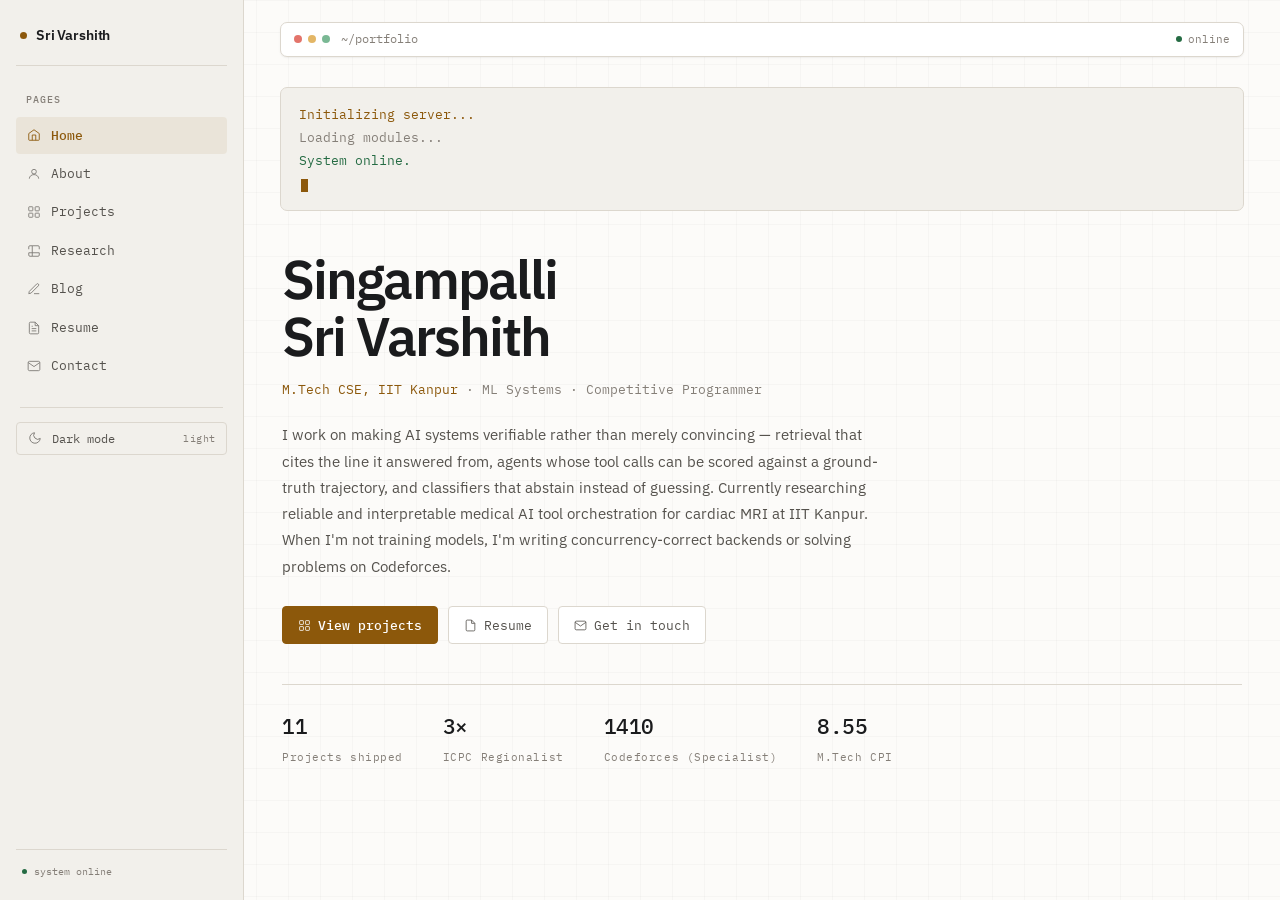
==== index.html @ 13c4a3ef "color palette changes" ====
<!-- index.html -->
<!DOCTYPE html>
<html lang="en">
<head>
  <meta charset="UTF-8" />
  <meta name="viewport" content="width=device-width, initial-scale=1.0" />
  <title>Singampalli Sri Varshith</title>
  <meta name="description" content="M.Tech CSE at IIT Kanpur — retrieval systems, medical AI tool orchestration, and concurrency-correct backends." />
  <link rel="icon" href="data:image/svg+xml,<svg xmlns='http://www.w3.org/2000/svg' viewBox='0 0 100 100'><text y='.9em' font-size='90'>⚡</text></svg>" />
  <link rel="preconnect" href="https://fonts.googleapis.com" />
  <link rel="preconnect" href="https://fonts.gstatic.com" crossorigin />
  <link href="https://fonts.googleapis.com/css2?family=IBM+Plex+Mono:wght@400;500;600&family=IBM+Plex+Sans:wght@400;500;600;700&display=swap" rel="stylesheet" />
  <link rel="stylesheet" href="styles.css" />
</head>
<body data-page="home">
  <div class="grid-bg" aria-hidden="true"></div>

  <div class="layout">

    <div id="sidebar-root"></div>

    <!-- MAIN COLUMN -->
    <div class="main-col">

      <!-- TOP BAR -->
      <header class="topbar">
        <div class="topbar-left">
          <div class="dots" aria-hidden="true">
            <div class="dot dot-r"></div>
            <div class="dot dot-y"></div>
            <div class="dot dot-g"></div>
          </div>
          <span class="topbar-path">~/portfolio</span>
        </div>
        <div class="topbar-right">
          <span class="online-status">
            <span class="online-dot" aria-hidden="true"></span>online
          </span>
        </div>
      </header>

      <!-- TERMINAL BOOT -->
      <div class="terminal" id="term" role="log" aria-live="polite" aria-label="Boot sequence">
        <span class="t-cursor" id="cur" aria-hidden="true"></span>
      </div>

      <!-- HERO -->
      <section class="hero" aria-label="Introduction">
        <h1 class="hero-name">Singampalli<br />Sri Varshith</h1>
        <p class="hero-title">
          <span>M.Tech CSE, IIT Kanpur</span> · ML Systems · Competitive Programmer
        </p>
        <p class="hero-bio">
          I work on making AI systems verifiable rather than merely convincing — retrieval that
          cites the line it answered from, agents whose tool calls can be scored against a
          ground-truth trajectory, and classifiers that abstain instead of guessing. Currently
          researching reliable and interpretable medical AI tool orchestration for cardiac MRI
          at IIT Kanpur. When I'm not training models, I'm writing concurrency-correct backends
          or solving problems on Codeforces.
        </p>

        <div class="hero-actions">
          <a class="btn btn-primary" href="./pages/projects.html">
            <svg width="13" height="13" viewBox="0 0 24 24" fill="none" stroke="currentColor" stroke-width="1.5">
              <rect x="3" y="3" width="7" height="7" rx="1"/><rect x="14" y="3" width="7" height="7" rx="1"/>
              <rect x="3" y="14" width="7" height="7" rx="1"/><rect x="14" y="14" width="7" height="7" rx="1"/>
            </svg>
            View projects
          </a>
          <a class="btn btn-ghost" href="./pages/resume.html">
            <svg width="13" height="13" viewBox="0 0 24 24" fill="none" stroke="currentColor" stroke-width="1.5">
              <path d="M14 2H6a2 2 0 00-2 2v16a2 2 0 002 2h12a2 2 0 002-2V8z"/>
              <polyline points="14 2 14 8 20 8"/>
            </svg>
            Resume
          </a>
          <a class="btn btn-ghost" href="./pages/contact.html">
            <svg width="13" height="13" viewBox="0 0 24 24" fill="none" stroke="currentColor" stroke-width="1.5">
              <path d="M4 4h16c1.1 0 2 .9 2 2v12c0 1.1-.9 2-2 2H4c-1.1 0-2-.9-2-2V6c0-1.1.9-2 2-2z"/>
              <polyline points="22,6 12,13 2,6"/>
            </svg>
            Get in touch
          </a>
        </div>

        <div class="hero-stats">
          <div>
            <div class="hero-stat-val">11</div>
            <div class="hero-stat-label">Projects shipped</div>
          </div>
          <div>
            <div class="hero-stat-val">3×</div>
            <div class="hero-stat-label">ICPC Regionalist</div>
          </div>
          <div>
            <div class="hero-stat-val">1410</div>
            <div class="hero-stat-label">Codeforces (Specialist)</div>
          </div>
          <div>
            <div class="hero-stat-val">8.55</div>
            <div class="hero-stat-label">M.Tech CPI</div>
          </div>
        </div>
      </section>

    </div>
  </div>

  <script src="./components/sidebar.js"></script>
  <script src="main.js"></script>
</body>
</html>
---- styles.css ----
/* styles.css — single source of truth for the whole site.
   Every page links this file and only this file.

   Palette: warm neutral greys with ONE primary accent (amber). Semantic
   colours (success / danger / info / violet / warn) are reserved for things
   that actually carry meaning — status, metrics, categories — never decoration.
   Surfaces are opaque so light mode stays crisp instead of muddy. */

*, *::before, *::after { margin: 0; padding: 0; box-sizing: border-box; }

/* ═══════════════════════════════════════════════════════════════
   TOKENS — dark (default)
   ═══════════════════════════════════════════════════════════════ */
:root {
  --bg:             #0E0F11;
  --bg-subtle:      #131518;
  --surface:        #16181B;
  --surface-2:      #1A1D21;
  --surface-hover:  #1E2126;
  --border:         #2A2E34;
  --border-strong:  #33373D;

  --text:       #E8E6E2;
  --text-muted: #A3A09A;
  --text-dim:   #6E6B66;

  --accent:        #E0A155;
  --accent-hover:  #EDB672;
  --accent-soft:   rgba(224, 161, 85, 0.10);
  --accent-border: rgba(224, 161, 85, 0.30);

  --success:      #6BB088;
  --success-soft: rgba(107, 176, 136, 0.11);
  --danger:       #D9776A;
  --danger-soft:  rgba(217, 119, 106, 0.11);
  --info:         #7FA6CF;
  --info-soft:    rgba(127, 166, 207, 0.11);
  --violet:       #9B8FD1;
  --violet-soft:  rgba(155, 143, 209, 0.11);
  --warn:         #D2A24C;
  --warn-soft:    rgba(210, 162, 76, 0.11);

  --grid-line: rgba(255, 255, 255, 0.016);
  --shadow:    none;
  --shadow-lg: 0 8px 28px rgba(0, 0, 0, 0.45);

  --font-sans: 'IBM Plex Sans', ui-sans-serif, system-ui, -apple-system, 'Segoe UI', sans-serif;
  --font-mono: 'IBM Plex Mono', ui-monospace, SFMono-Regular, Menlo, Consolas, monospace;

  --radius-sm: 4px;
  --radius-md: 7px;
  --transition: 0.15s ease;
}

/* ═══════════════════════════════════════════════════════════════
   TOKENS — light
   ═══════════════════════════════════════════════════════════════ */
[data-theme="light"] {
  --bg:             #FCFBF9;
  --bg-subtle:      #F2F0EB;
  --surface:        #FFFFFF;
  --surface-2:      #F8F6F2;
  --surface-hover:  #F4F1EC;
  --border:         #DCD7CE;
  --border-strong:  #CDC8BF;

  --text:       #1A1B1D;
  --text-muted: #55524D;
  --text-dim:   #857F78;

  --accent:        #8C580B;
  --accent-hover:  #6F4508;
  --accent-soft:   rgba(140, 88, 11, 0.08);
  --accent-border: rgba(140, 88, 11, 0.28);

  --success:      #256B43;
  --success-soft: rgba(37, 107, 67, 0.09);
  --danger:       #B4432F;
  --danger-soft:  rgba(180, 67, 47, 0.09);
  --info:         #35618E;
  --info-soft:    rgba(53, 97, 142, 0.09);
  --violet:       #5B4CA8;
  --violet-soft:  rgba(91, 76, 168, 0.09);
  --warn:         #8A6209;
  --warn-soft:    rgba(138, 98, 9, 0.09);

  --grid-line: rgba(0, 0, 0, 0.022);
  --shadow:    0 1px 2px rgba(24, 20, 12, 0.04), 0 1px 3px rgba(24, 20, 12, 0.03);
  --shadow-lg: 0 8px 28px rgba(24, 20, 12, 0.10);
}

/* ═══════════════════════════════════════════════════════════════
   BASE
   ═══════════════════════════════════════════════════════════════ */
html { scroll-behavior: smooth; -webkit-text-size-adjust: 100%; }

body {
  background: var(--bg);
  color: var(--text);
  font-family: var(--font-sans);
  font-size: 15px;
  line-height: 1.65;
  min-height: 100vh;
  overflow-x: hidden;
  -webkit-font-smoothing: antialiased;
  -moz-osx-font-smoothing: grayscale;
}

a { color: inherit; text-decoration: none; }
code { font-family: var(--font-mono); font-size: 0.92em; }

:focus-visible {
  outline: 2px solid var(--accent);
  outline-offset: 2px;
  border-radius: 2px;
}

body, .side-panel, .topbar, .terminal, .grid-bg,
.card, .info-card, .contact-card, .tl-card, .skill-group {
  transition: background-color var(--transition), color var(--transition),
              border-color var(--transition);
}

@media (prefers-reduced-motion: reduce) {
  *, *::before, *::after {
    animation-duration: 0.01ms !important;
    animation-iteration-count: 1 !important;
    transition-duration: 0.01ms !important;
    scroll-behavior: auto !important;
  }
}

/* ═══════════════════════════════════════════════════════════════
   BACKGROUND
   ═══════════════════════════════════════════════════════════════ */
.grid-bg {
  position: fixed; inset: 0;
  background-image:
    linear-gradient(var(--grid-line) 1px, transparent 1px),
    linear-gradient(90deg, var(--grid-line) 1px, transparent 1px);
  background-size: 32px 32px;
  pointer-events: none; z-index: 0;
}

/* ═══════════════════════════════════════════════════════════════
   LAYOUT
   ═══════════════════════════════════════════════════════════════ */
.layout {
  position: relative;
  z-index: 1;
  display: grid;
  grid-template-columns: 244px 1fr;
  min-height: 100vh;
  align-items: stretch;
}

.main-col {
  min-width: 0;
  padding: 22px 36px 56px;
  display: flex;
  flex-direction: column;
}

/* ═══════════════════════════════════════════════════════════════
   SIDEBAR  (markup produced by components/sidebar.js)
   ═══════════════════════════════════════════════════════════════ */
.side-panel {
  position: sticky;
  top: 0;
  height: 100vh;
  border-right: 1px solid var(--border);
  overflow-y: auto;
  background: var(--bg-subtle);
  display: flex;
  flex-direction: column;
}

.panel-inner {
  padding: 24px 16px 20px;
  flex: 1;
  display: flex;
  flex-direction: column;
}

.panel-brand {
  display: flex;
  align-items: center;
  gap: 9px;
  margin-bottom: 26px;
  padding: 0 4px 18px;
  border-bottom: 1px solid var(--border);
}
.panel-brand-dot {
  width: 7px; height: 7px;
  border-radius: 50%;
  background: var(--accent);
  flex-shrink: 0;
}
.panel-brand-name {
  font-family: var(--font-sans);
  font-size: 14px;
  font-weight: 600;
  color: var(--text);
  letter-spacing: -0.01em;
}

.panel-label {
  font-family: var(--font-mono);
  font-size: 10px;
  font-weight: 500;
  letter-spacing: 0.11em;
  text-transform: uppercase;
  color: var(--text-dim);
  margin-bottom: 8px;
  padding-left: 10px;
}

.panel-nav { display: flex; flex-direction: column; gap: 1px; margin-bottom: 18px; }

.panel-link {
  display: flex;
  align-items: center;
  gap: 10px;
  padding: 8px 10px;
  border-radius: var(--radius-sm);
  font-family: var(--font-mono);
  font-size: 13px;
  color: var(--text-muted);
  transition: color var(--transition), background-color var(--transition);
  position: relative;
}
.panel-link:hover { color: var(--text); background: var(--surface-hover); }
.panel-link.active {
  color: var(--accent);
  background: var(--accent-soft);
  font-weight: 500;
}
.panel-link-icon {
  display: flex; align-items: center; justify-content: center;
  width: 15px; flex-shrink: 0; color: inherit; opacity: 0.75;
}
.panel-link.active .panel-link-icon { opacity: 1; }

.panel-divider { height: 1px; background: var(--border); margin: 4px 4px 14px; }

.panel-status {
  margin-top: auto;
  display: flex; align-items: center; gap: 7px;
  font-family: var(--font-mono);
  font-size: 10px; color: var(--text-dim);
  padding: 14px 6px 0;
  border-top: 1px solid var(--border);
}
.status-dot {
  width: 5px; height: 5px; border-radius: 50%; background: var(--success);
  flex-shrink: 0;
}

/* ── Theme toggle ── */
.theme-toggle {
  display: flex;
  align-items: center;
  gap: 10px;
  width: 100%;
  padding: 8px 10px;
  border-radius: var(--radius-sm);
  font-family: var(--font-mono);
  font-size: 12px;
  color: var(--text-muted);
  background: transparent;
  border: 1px solid var(--border);
  cursor: pointer;
  transition: color var(--transition), background-color var(--transition), border-color var(--transition);
}
.theme-toggle:hover {
  color: var(--text);
  background: var(--surface-hover);
  border-color: var(--border-strong);
}
.theme-toggle-icon {
  display: flex; align-items: center; justify-content: center;
  width: 15px; flex-shrink: 0; opacity: 0.8;
}
.theme-toggle:hover .theme-toggle-icon { opacity: 1; }
.theme-toggle-label { flex: 1; text-align: left; }
.theme-toggle-badge {
  font-size: 10px;
  letter-spacing: 0.06em;
  color: var(--text-dim);
}

/* ═══════════════════════════════════════════════════════════════
   TOP BAR
   ═══════════════════════════════════════════════════════════════ */
.topbar {
  display: flex;
  align-items: center;
  justify-content: space-between;
  border: 1px solid var(--border);
  background: var(--surface);
  border-radius: var(--radius-md);
  padding: 7px 13px;
  margin-bottom: 30px;
  font-family: var(--font-mono);
  font-size: 11.5px;
  color: var(--text-muted);
  box-shadow: var(--shadow);
}
.topbar-left { display: flex; align-items: center; gap: 11px; min-width: 0; }
.dots { display: flex; gap: 6px; align-items: center; flex-shrink: 0; }
.dot  { width: 8px; height: 8px; border-radius: 50%; opacity: 0.9; }
.dot-r { background: #E0655B; }
.dot-y { background: #E0AE55; }
.dot-g { background: #6BB088; }
.topbar-path {
  color: var(--text-dim);
  white-space: nowrap; overflow: hidden; text-overflow: ellipsis;
}
.topbar-path a { color: var(--text-dim); transition: color var(--transition); }
.topbar-path a:hover { color: var(--accent); }
.topbar-right { display: flex; align-items: center; flex-shrink: 0; }
.online-status { display: flex; align-items: center; gap: 6px; font-size: 11px; color: var(--text-dim); }
.online-dot {
  display: inline-block; width: 6px; height: 6px;
  border-radius: 50%; background: var(--success);
}

/* ═══════════════════════════════════════════════════════════════
   SHARED PAGE FURNITURE
   ═══════════════════════════════════════════════════════════════ */
.page-heading { margin-bottom: 32px; }
.page-heading-top {
  display: flex; align-items: baseline; justify-content: space-between;
  gap: 16px; flex-wrap: wrap;
}
.page-heading-label {
  font-family: var(--font-mono);
  font-size: 11px; letter-spacing: 0.1em; text-transform: uppercase;
  color: var(--accent); margin-bottom: 10px; font-weight: 500;
}
.page-heading h1 {
  font-family: var(--font-sans);
  font-size: clamp(26px, 3.4vw, 36px);
  font-weight: 600;
  letter-spacing: -0.025em;
  line-height: 1.15;
  color: var(--text);
}
.page-heading p {
  font-size: 14.5px; color: var(--text-muted);
  margin-top: 10px; line-height: 1.7; max-width: 620px;
}

.count-pill {
  font-family: var(--font-mono);
  font-size: 11px; letter-spacing: 0.04em;
  color: var(--text-dim); border: 1px solid var(--border);
  padding: 3px 10px; border-radius: 20px; white-space: nowrap;
}

.section-label {
  font-family: var(--font-mono);
  font-size: 11px;
  letter-spacing: 0.1em;
  text-transform: uppercase;
  color: var(--text-dim);
  margin-bottom: 14px;
  font-weight: 500;
}

.page-section { margin-bottom: 34px; }
.back-link {
  display: inline-flex; align-items: center; gap: 7px;
  font-family: var(--font-mono);
  font-size: 12px; color: var(--text-dim);
  margin-bottom: 22px; transition: color var(--transition);
  align-self: flex-start;
}
.back-link:hover { color: var(--accent); }

.card {
  background: var(--surface);
  border: 1px solid var(--border);
  border-radius: var(--radius-md);
  padding: 16px 18px;
  box-shadow: var(--shadow);
}

.two-col   { display: grid; grid-template-columns: 1fr 1fr; gap: 14px; }
.three-col { display: grid; grid-template-columns: repeat(3, 1fr); gap: 12px; }

/* Accent-coloured pill */
.pill {
  display: inline-block;
  font-family: var(--font-mono);
  font-size: 11.5px; padding: 2px 9px; border-radius: var(--radius-sm);
  white-space: nowrap; line-height: 1.55;
  border: 1px solid transparent;
}
.pill.accent  { color: var(--accent);  background: var(--accent-soft);  border-color: var(--accent-border); }
.pill.violet  { color: var(--violet);  background: var(--violet-soft);  border-color: var(--violet); }
.pill.success { color: var(--success); background: var(--success-soft); border-color: var(--success); }
.pill.warn    { color: var(--warn);    background: var(--warn-soft);    border-color: var(--warn); }
.pill.info    { color: var(--info);    background: var(--info-soft);    border-color: var(--info); }
.pill.neutral { color: var(--text-muted); background: var(--surface-2); border-color: var(--border); }
/* keep the tinted fill but soften the outline */
.pill.violet, .pill.success, .pill.warn, .pill.info { border-color: color-mix(in srgb, currentColor 30%, transparent); }

/* Buttons */
.btn {
  display: inline-flex; align-items: center; gap: 7px;
  padding: 8px 15px; border-radius: var(--radius-sm);
  font-family: var(--font-mono); font-size: 12.5px;
  cursor: pointer; border: 1px solid;
  transition: background-color var(--transition), border-color var(--transition), color var(--transition);
}
.btn-primary {
  background: var(--accent);
  border-color: var(--accent);
  color: #14100A;
  font-weight: 500;
}
[data-theme="light"] .btn-primary { color: #FFFFFF; }
.btn-primary:hover { background: var(--accent-hover); border-color: var(--accent-hover); }
.btn-ghost {
  background: var(--surface);
  border-color: var(--border);
  color: var(--text-muted);
}
.btn-ghost:hover { background: var(--surface-hover); border-color: var(--border-strong); color: var(--text); }
.btn:disabled { opacity: 0.4; cursor: not-allowed; pointer-events: none; }

/* ═══════════════════════════════════════════════════════════════
   HOME — terminal + hero
   ═══════════════════════════════════════════════════════════════ */
.terminal {
  background: var(--bg-subtle);
  border: 1px solid var(--border);
  border-radius: var(--radius-md);
  padding: 15px 18px;
  margin-bottom: 40px;
  font-family: var(--font-mono);
  font-size: 12.5px;
  line-height: 1.85;
  min-height: 76px;
}
.t-line  { display: block; opacity: 0; }
.t-cyan  { color: var(--accent);  }
.t-green { color: var(--success); }
.t-dim   { color: var(--text-dim); }
.t-cursor {
  display: inline-block; width: 7px; height: 13px;
  background: var(--accent); vertical-align: middle;
  animation: blink 1.1s step-end infinite; margin-left: 2px;
}

.hero { padding: 0 2px; }
.hero-name {
  font-family: var(--font-sans);
  font-size: clamp(34px, 5.2vw, 54px);
  font-weight: 600;
  letter-spacing: -0.035em;
  line-height: 1.05;
  color: var(--text);
}
.hero-title {
  font-family: var(--font-mono);
  font-size: 13px; color: var(--text-dim);
  margin-top: 14px;
}
.hero-title span { color: var(--accent); }
.hero-bio {
  margin-top: 22px;
  font-size: 15px;
  color: var(--text-muted);
  line-height: 1.75;
  max-width: 600px;
}
.hero-actions { display: flex; gap: 10px; flex-wrap: wrap; margin-top: 26px; }
.hero-stats {
  display: flex; gap: 40px; flex-wrap: wrap; margin-top: 40px;
  padding-top: 24px; border-top: 1px solid var(--border);
}
.hero-stat-val {
  font-family: var(--font-mono); font-size: 21px; font-weight: 500;
  color: var(--text); letter-spacing: -0.02em;
}
.hero-stat-label {
  font-family: var(--font-mono);
  font-size: 11px; letter-spacing: 0.05em;
  color: var(--text-dim); margin-top: 4px;
}

/* ═══════════════════════════════════════════════════════════════
   ABOUT
   ═══════════════════════════════════════════════════════════════ */
.profile-top-row {
  display: grid;
  grid-template-columns: 190px 1fr;
  gap: 16px;
  margin-bottom: 34px;
  align-items: stretch;
}

.photo-card {
  background: var(--surface);
  border: 1px solid var(--border);
  border-radius: var(--radius-md);
  padding: 15px;
  display: flex; flex-direction: column; align-items: center; gap: 12px;
  box-shadow: var(--shadow);
}
.profile-avatar-wrap { position: relative; width: 100%; }
.profile-avatar {
  width: 100%;
  aspect-ratio: 1 / 1;
  border-radius: var(--radius-sm);
  object-fit: cover;
  border: 1px solid var(--border);
  display: block;
  background: var(--surface-2);
}
.profile-online-badge {
  position: absolute;
  bottom: 6px; right: 6px;
  width: 12px; height: 12px;
  border-radius: 50%;
  background: var(--success);
  border: 2px solid var(--surface);
}
.photo-card-name {
  font-size: 13px; font-weight: 600;
  color: var(--text); text-align: center; line-height: 1.35;
}
.photo-card-role { font-family: var(--font-mono); font-size: 11px; color: var(--text-dim); text-align: center; }
.photo-card-role span { color: var(--accent); }

.profile-card {
  background: var(--surface);
  border: 1px solid var(--border);
  border-radius: var(--radius-md);
  padding: 22px 24px;
  box-shadow: var(--shadow);
}
.profile-info { min-width: 0; }
.profile-name {
  font-family: var(--font-sans);
  font-size: clamp(20px, 2.6vw, 27px);
  font-weight: 600; letter-spacing: -0.028em;
  color: var(--text);
  line-height: 1.15; margin-bottom: 6px;
}
.profile-role { font-family: var(--font-mono); font-size: 12px; color: var(--text-dim); margin-bottom: 16px; }
.profile-role span { color: var(--accent); }
.profile-desc {
  font-size: 14.5px; color: var(--text-muted); line-height: 1.75;
  margin-bottom: 18px;
}
.profile-tags { display: flex; flex-wrap: wrap; gap: 6px; }

.skills-profiles-row {
  display: grid; grid-template-columns: 1fr 1fr; gap: 16px;
  margin-bottom: 34px;
}

.skills-grid { display: flex; flex-direction: column; gap: 10px; }
.skill-group {
  background: var(--surface);
  border: 1px solid var(--border);
  border-radius: var(--radius-md);
  padding: 14px 16px;
  box-shadow: var(--shadow);
}
.skill-group-label {
  font-family: var(--font-mono);
  font-size: 10.5px; letter-spacing: 0.09em; text-transform: uppercase;
  margin-bottom: 11px; font-weight: 500;
}
.skill-list { display: flex; flex-wrap: wrap; gap: 6px; }

/* Coding profiles */
.coding-profiles { display: flex; flex-direction: column; gap: 8px; }
.cp-card {
  display: flex; align-items: center; gap: 12px;
  background: var(--surface);
  border: 1px solid var(--border);
  border-radius: var(--radius-md);
  padding: 11px 13px;
  transition: border-color var(--transition), background-color var(--transition);
  flex: 1;
  box-shadow: var(--shadow);
}
.cp-card:hover { border-color: var(--border-strong); background: var(--surface-hover); }
.cp-icon {
  width: 32px; height: 32px; border-radius: var(--radius-sm);
  display: flex; align-items: center; justify-content: center; flex-shrink: 0;
  background: var(--surface-2);
}
.cp-info { flex: 1; min-width: 0; }
.cp-platform {
  font-family: var(--font-mono);
  font-size: 10px; letter-spacing: 0.09em; text-transform: uppercase;
  margin-bottom: 1px; color: var(--text-dim);
}
.cp-handle { font-family: var(--font-mono); font-size: 12.5px; color: var(--text); white-space: nowrap; overflow: hidden; text-overflow: ellipsis; }
.cp-stat { font-size: 11.5px; color: var(--text-dim); margin-top: 1px; }
.cp-arrow { font-size: 13px; color: var(--text-dim); transition: color var(--transition), transform var(--transition); }
.cp-card:hover .cp-arrow { transform: translateX(2px); color: var(--accent); }

/* Link card */
.link-card {
  display: flex; align-items: center; gap: 15px;
  background: var(--surface);
  border: 1px solid var(--border);
  border-radius: var(--radius-md);
  padding: 15px 18px;
  transition: border-color var(--transition), background-color var(--transition);
  box-shadow: var(--shadow);
}
.link-card:hover { border-color: var(--border-strong); background: var(--surface-hover); }
.link-card-icon {
  width: 40px; height: 40px; border-radius: var(--radius-sm);
  background: var(--danger-soft);
  display: flex; align-items: center; justify-content: center; flex-shrink: 0;
}
.link-card-info { flex: 1; min-width: 0; }
.link-card-label {
  font-family: var(--font-mono);
  font-size: 10px; letter-spacing: 0.09em; text-transform: uppercase;
  color: var(--danger); margin-bottom: 3px;
}
.link-card-title { font-size: 14px; font-weight: 500; color: var(--text); margin-bottom: 2px; }
.link-card-sub { font-size: 13px; color: var(--text-muted); }
.link-card-arrow { font-size: 14px; color: var(--text-dim); transition: color var(--transition), transform var(--transition); }
.link-card:hover .link-card-arrow { color: var(--danger); transform: translateX(2px); }

/* Timeline */
.timeline { display: flex; flex-direction: column; position: relative; }
.timeline::before {
  content: '';
  position: absolute;
  left: 5px; top: 10px; bottom: 10px;
  width: 1px;
  background: var(--border);
}
.tl-item { display: grid; grid-template-columns: 12px 1fr; gap: 18px; padding-bottom: 14px; position: relative; }
.tl-item:last-child { padding-bottom: 0; }
.tl-dot-wrap { display: flex; justify-content: center; padding-top: 15px; }
.tl-dot {
  width: 7px; height: 7px; border-radius: 50%;
  background: var(--text-dim);
  outline: 3px solid var(--bg);
  flex-shrink: 0;
  z-index: 1;
}
.tl-dot.purple { background: var(--violet); }
.tl-dot.amber  { background: var(--warn); }
.tl-dot.green  { background: var(--success); }
.tl-item:first-child .tl-dot { background: var(--accent); }
.tl-card {
  background: var(--surface);
  border: 1px solid var(--border);
  border-radius: var(--radius-md);
  padding: 15px 17px;
  box-shadow: var(--shadow);
}
.tl-meta { display: flex; align-items: baseline; justify-content: space-between; gap: 10px; margin-bottom: 4px; flex-wrap: wrap; }
.tl-title { font-size: 14.5px; color: var(--text); font-weight: 600; letter-spacing: -0.012em; }
.tl-date { font-family: var(--font-mono); font-size: 11px; color: var(--text-dim); white-space: nowrap; }
.tl-org { font-family: var(--font-mono); font-size: 12px; color: var(--accent); margin-bottom: 8px; }
.tl-org.purple, .tl-org.amber, .tl-org.green { color: var(--accent); }
.tl-desc { font-size: 13.5px; color: var(--text-muted); line-height: 1.7; }
.tl-score {
  display: inline-block;
  font-family: var(--font-mono);
  font-size: 11px; color: var(--success);
  background: var(--success-soft);
  padding: 1px 8px; border-radius: var(--radius-sm); white-space: nowrap;
}
.tl-period { font-family: var(--font-mono); font-size: 11px; color: var(--accent); line-height: 1.5; }
.tl-content { min-width: 0; }

/* Fact lists */
.fact-list { display: flex; flex-direction: column; gap: 7px; }
.fact-item {
  display: flex; align-items: flex-start; gap: 11px;
  font-size: 13.5px; color: var(--text-muted); line-height: 1.65;
  padding: 11px 15px;
  background: var(--surface);
  border: 1px solid var(--border);
  border-radius: var(--radius-md);
  box-shadow: var(--shadow);
}
.fact-item strong { color: var(--text); font-weight: 600; }
.fact-bullet { color: var(--accent); flex-shrink: 0; font-size: 11px; line-height: 1.9; }
.fact-bullet.amber { color: var(--warn); }
.fact-bullet.green { color: var(--success); }

/* ═══════════════════════════════════════════════════════════════
   PROJECTS — index list
   ═══════════════════════════════════════════════════════════════ */
.projects-list {
  display: flex; flex-direction: column;
  border: 1px solid var(--border);
  border-radius: var(--radius-md);
  overflow: hidden;
  background: var(--surface);
  box-shadow: var(--shadow);
}

.project-row {
  display: grid;
  grid-template-columns: 26px 1fr auto;
  align-items: center;
  gap: 18px;
  padding: 15px 18px;
  border-bottom: 1px solid var(--border);
  transition: background-color var(--transition);
  position: relative;
}
.project-row:last-child { border-bottom: none; }
.project-row::before {
  content: '';
  position: absolute; left: 0; top: 0; bottom: 0;
  width: 2px; background: var(--accent);
  opacity: 0;
  transition: opacity var(--transition);
}
.project-row:hover { background: var(--surface-hover); }
.project-row:hover::before, .project-row:focus-visible::before { opacity: 1; }

.project-index { font-family: var(--font-mono); font-size: 11.5px; color: var(--text-dim); text-align: center; }
.project-info { min-width: 0; }
.project-name {
  font-size: 14.5px; font-weight: 600;
  color: var(--text); letter-spacing: -0.012em;
  margin-bottom: 3px;
  display: flex; align-items: center; gap: 9px; flex-wrap: wrap;
}
.project-tag {
  font-family: var(--font-mono);
  font-size: 10px; letter-spacing: 0.07em; text-transform: uppercase;
  padding: 1px 7px; border-radius: var(--radius-sm);
  border: 1px solid; font-weight: 500;
}
.tag-ml      { color: var(--accent);  border-color: var(--accent-border); background: var(--accent-soft); }
.tag-llm     { color: var(--violet);  border-color: color-mix(in srgb, var(--violet) 32%, transparent);  background: var(--violet-soft); }
.tag-nlp     { color: var(--success); border-color: color-mix(in srgb, var(--success) 32%, transparent); background: var(--success-soft); }
.tag-systems { color: var(--info);    border-color: color-mix(in srgb, var(--info) 32%, transparent);    background: var(--info-soft); }
.tag-viz     { color: var(--danger);  border-color: color-mix(in srgb, var(--danger) 32%, transparent);  background: var(--danger-soft); }
.project-desc {
  font-size: 13.5px; color: var(--text-muted); line-height: 1.55;
  white-space: nowrap; overflow: hidden; text-overflow: ellipsis;
  max-width: 620px;
}
.project-meta-right {
  display: flex; align-items: center; gap: 14px;
  font-family: var(--font-mono);
  font-size: 11.5px; color: var(--text-dim); flex-shrink: 0;
}
.project-arrow { font-size: 14px; color: var(--text-dim); transition: color var(--transition), transform var(--transition); }
.project-row:hover .project-arrow { color: var(--accent); transform: translateX(3px); }

/* ═══════════════════════════════════════════════════════════════
   PROJECT / BLOG DETAIL
   ═══════════════════════════════════════════════════════════════ */
.detail-header { margin-bottom: 24px; }
.detail-meta { display: flex; align-items: center; gap: 10px; flex-wrap: wrap; margin-bottom: 16px; }
.detail-title {
  font-family: var(--font-sans);
  font-size: clamp(24px, 3.4vw, 34px);
  font-weight: 600; letter-spacing: -0.03em; line-height: 1.15;
  color: var(--text);
  margin-bottom: 14px;
}
.detail-tagline {
  font-size: 15.5px; color: var(--text-muted); line-height: 1.72;
  max-width: 680px;
}
.detail-status {
  display: inline-flex; align-items: center; gap: 6px;
  font-family: var(--font-mono); font-size: 11px; color: var(--text-dim);
}
.detail-status-dot { width: 6px; height: 6px; border-radius: 50%; background: var(--success); }
.detail-status-dot.active { background: var(--warn); }
.detail-status-dot.amber { background: var(--warn); }

.detail-links { display: flex; gap: 10px; flex-wrap: wrap; margin-bottom: 32px; }

.detail-body { max-width: 720px; }
.detail-body .section { margin-bottom: 32px; }
.detail-body p { font-size: 15px; color: var(--text-muted); line-height: 1.78; margin-bottom: 14px; }
.detail-body p:last-child { margin-bottom: 0; }
.detail-body strong { color: var(--text); font-weight: 600; }
.detail-body em { color: var(--text); font-style: italic; }
.detail-body a.inline { color: var(--accent); border-bottom: 1px solid var(--accent-border); }
.detail-body a.inline:hover { border-bottom-color: var(--accent); }

.feature-list { list-style: none; display: flex; flex-direction: column; gap: 10px; }
.feature-list li {
  font-size: 14.5px; color: var(--text-muted); line-height: 1.7;
  padding-left: 20px; position: relative;
}
.feature-list li::before {
  content: ''; position: absolute; left: 2px; top: 0.68em;
  width: 5px; height: 5px; border-radius: 50%;
  background: var(--accent);
}
.feature-list li strong { color: var(--text); font-weight: 600; }
.feature-list li code {
  color: var(--accent); background: var(--accent-soft);
  padding: 1px 5px; border-radius: 3px;
}

.tech-pills { display: flex; flex-wrap: wrap; gap: 7px; }

/* Metric strip */
.metric-row { display: grid; grid-template-columns: repeat(auto-fit, minmax(150px, 1fr)); gap: 10px; }
.metric-card {
  background: var(--surface);
  border: 1px solid var(--border);
  border-radius: var(--radius-md);
  padding: 14px 16px;
  box-shadow: var(--shadow);
}
.metric-val {
  font-family: var(--font-mono); font-size: 19px; font-weight: 500;
  letter-spacing: -0.02em; color: var(--text); line-height: 1.25;
}
.metric-val.green  { color: var(--success); }
.metric-val.purple { color: var(--violet); }
.metric-val.amber  { color: var(--warn); }
.metric-label {
  font-family: var(--font-mono);
  font-size: 11px; letter-spacing: 0.05em;
  color: var(--text-dim); margin-top: 6px;
}

/* ═══════════════════════════════════════════════════════════════
   RESEARCH
   ═══════════════════════════════════════════════════════════════ */
.paper-hero {
  background: var(--surface);
  border: 1px solid var(--border);
  border-top: 2px solid var(--accent);
  border-radius: var(--radius-md);
  padding: 26px 28px;
  box-shadow: var(--shadow);
}
.paper-status-row { display: flex; align-items: center; gap: 8px; margin-bottom: 18px; flex-wrap: wrap; }
.paper-badge {
  font-family: var(--font-mono);
  font-size: 10.5px; letter-spacing: 0.07em; text-transform: uppercase;
  padding: 2px 9px; border-radius: var(--radius-sm); border: 1px solid;
  font-weight: 500;
}
.badge-wip    { background: var(--warn-soft);    border-color: color-mix(in srgb, var(--warn) 32%, transparent);    color: var(--warn); }
.badge-cyan   { background: var(--accent-soft);  border-color: var(--accent-border);                                color: var(--accent); }
.badge-purple { background: var(--violet-soft);  border-color: color-mix(in srgb, var(--violet) 32%, transparent);  color: var(--violet); }
.badge-green  { background: var(--success-soft); border-color: color-mix(in srgb, var(--success) 32%, transparent); color: var(--success); }
.paper-title {
  font-family: var(--font-sans);
  font-size: clamp(21px, 3vw, 29px);
  font-weight: 600; letter-spacing: -0.03em; line-height: 1.2;
  color: var(--text);
  margin-bottom: 12px;
}
.paper-authors { font-family: var(--font-mono); font-size: 12px; color: var(--text-dim); margin-bottom: 18px; line-height: 1.7; }
.paper-authors span { color: var(--accent); }
.paper-abstract {
  font-size: 14.5px; color: var(--text-muted); line-height: 1.78;
  padding-top: 18px;
  border-top: 1px solid var(--border);
}
.paper-abstract em { color: var(--text); font-style: italic; }

.info-card {
  background: var(--surface);
  border: 1px solid var(--border);
  border-radius: var(--radius-md);
  padding: 17px 19px;
  box-shadow: var(--shadow);
}
.info-card-title {
  font-size: 14px; color: var(--text); font-weight: 600;
  margin-bottom: 12px; display: flex; align-items: center; gap: 9px;
  letter-spacing: -0.012em;
}
.info-card-icon {
  width: 22px; height: 22px; border-radius: var(--radius-sm);
  display: flex; align-items: center; justify-content: center; flex-shrink: 0;
}
.info-card-body { font-size: 13.5px; color: var(--text-muted); line-height: 1.72; }
.info-card-body p { margin-bottom: 11px; }
.info-card-body p:last-child { margin-bottom: 0; }
.info-card-body em { color: var(--text); font-style: italic; }
.info-card-body code {
  font-size: 12px; color: var(--accent);
  background: var(--accent-soft);
  padding: 1px 5px; border-radius: 3px;
}

/* Definition rows */
.def-grid { display: flex; flex-direction: column; gap: 10px; }
.def-row { display: grid; grid-template-columns: 92px 1fr; gap: 14px; align-items: start; }
.def-key {
  font-family: var(--font-mono);
  font-size: 12px; color: var(--accent); font-weight: 500;
  padding-top: 1px;
}
.def-key.purple { color: var(--violet); }
.def-val { font-size: 13.5px; color: var(--text-muted); line-height: 1.65; }
.def-val em { color: var(--text); font-style: italic; }
.def-val code {
  font-size: 12px; color: var(--accent);
  background: var(--accent-soft);
  padding: 1px 5px; border-radius: 3px;
}

/* Numbered flow */
.infer-flow { display: flex; flex-direction: column; }
.infer-step { display: flex; gap: 13px; align-items: flex-start; }
.infer-num {
  width: 21px; height: 21px; border-radius: 50%;
  border: 1px solid var(--accent-border);
  background: var(--accent-soft);
  display: flex; align-items: center; justify-content: center;
  font-family: var(--font-mono);
  font-size: 10.5px; color: var(--accent); flex-shrink: 0;
}
.infer-text { font-size: 13.5px; color: var(--text-muted); line-height: 1.65; padding-top: 2px; }
.infer-text code {
  font-size: 12px; color: var(--accent);
  background: var(--accent-soft);
  padding: 1px 5px; border-radius: 3px;
}
.infer-connector { width: 1px; height: 12px; background: var(--border); margin-left: 10px; }

/* Results table */
.results-table { width: 100%; border-collapse: collapse; font-size: 13.5px; }
.results-table th {
  font-family: var(--font-mono);
  font-size: 10.5px; letter-spacing: 0.08em; text-transform: uppercase;
  color: var(--text-dim); text-align: left; padding: 8px 12px 8px 0;
  border-bottom: 1px solid var(--border); font-weight: 500;
}
.results-table td { padding: 10px 12px 10px 0; color: var(--text-muted); border-bottom: 1px solid var(--border); }
.results-table tr:last-child td { border-bottom: none; }
.results-table .metric { color: var(--text); font-weight: 500; }
.results-table .val-good { color: var(--success); font-weight: 500; font-family: var(--font-mono); }
.results-table .val-warn { color: var(--warn); font-family: var(--font-mono); }
.table-scroll { overflow-x: auto; }

/* Roadmap */
.roadmap { display: grid; grid-template-columns: 1fr 1fr; gap: 10px; }
.stage-card {
  background: var(--surface);
  border: 1px solid var(--border);
  border-radius: var(--radius-md);
  padding: 15px 17px;
  box-shadow: var(--shadow);
}
.stage-num {
  font-family: var(--font-mono);
  font-size: 10.5px; letter-spacing: 0.08em; text-transform: uppercase;
  color: var(--accent); margin-bottom: 7px;
}
.stage-title { font-size: 14px; color: var(--text); font-weight: 600; margin-bottom: 10px; }
.stage-rows { display: flex; flex-direction: column; gap: 6px; }
.stage-row { display: grid; grid-template-columns: 56px 1fr; gap: 10px; font-size: 13px; }
.stage-row-key { font-family: var(--font-mono); font-size: 11.5px; color: var(--text-dim); }
.stage-row-val { color: var(--text-muted); line-height: 1.6; }

/* Progress list */
.progress-list { display: flex; flex-direction: column; gap: 7px; }
.progress-item {
  display: flex; align-items: flex-start; gap: 11px;
  font-size: 13.5px; color: var(--text-muted); line-height: 1.65;
  padding: 11px 15px;
  background: var(--surface);
  border: 1px solid var(--border);
  border-radius: var(--radius-md);
  box-shadow: var(--shadow);
}
.progress-dot { width: 7px; height: 7px; border-radius: 50%; flex-shrink: 0; margin-top: 8px; }
.dot-done   { background: var(--success); }
.dot-active { background: var(--warn); }
.dot-todo   { background: var(--border-strong); }

/* ═══════════════════════════════════════════════════════════════
   BLOG
   ═══════════════════════════════════════════════════════════════ */
.featured-post {
  display: block;
  background: var(--surface);
  border: 1px solid var(--border);
  border-radius: var(--radius-md);
  overflow: hidden;
  margin-bottom: 36px;
  transition: border-color var(--transition);
  box-shadow: var(--shadow);
}
.featured-post:hover { border-color: var(--border-strong); }

.featured-banner {
  height: 172px;
  background: var(--bg-subtle);
  position: relative;
  border-bottom: 1px solid var(--border);
  overflow: hidden;
}
.featured-banner-code {
  font-family: var(--font-mono);
  font-size: 11.5px;
  color: var(--text-dim);
  line-height: 1.85;
  position: absolute;
  top: 16px; left: 20px; right: 20px;
  pointer-events: none; user-select: none;
  white-space: pre;
  opacity: 0.8;
}
.featured-banner-code .kw  { color: var(--violet); }
.featured-banner-code .fn  { color: var(--accent); }
.featured-banner-code .str { color: var(--success); }
.featured-banner-code .cm  { color: var(--text-dim); opacity: 0.7; font-style: italic; }
.featured-badge {
  position: absolute; top: 14px; right: 14px;
  font-family: var(--font-mono);
  font-size: 10px; letter-spacing: 0.08em; text-transform: uppercase;
  padding: 2px 8px; border-radius: var(--radius-sm);
  background: var(--accent-soft);
  border: 1px solid var(--accent-border);
  color: var(--accent);
}
.featured-body { padding: 22px 24px; }

.post-meta { display: flex; align-items: center; gap: 9px; flex-wrap: wrap; margin-bottom: 12px; }
.post-tag {
  font-family: var(--font-mono);
  font-size: 10px; letter-spacing: 0.07em; text-transform: uppercase;
  padding: 1px 7px; border-radius: var(--radius-sm); border: 1px solid; font-weight: 500;
}
.post-tag.ml   { background: var(--violet-soft);  border-color: color-mix(in srgb, var(--violet) 32%, transparent);  color: var(--violet); }
.post-tag.llm  { background: var(--accent-soft);  border-color: var(--accent-border);                                color: var(--accent); }
.post-tag.cp   { background: var(--warn-soft);    border-color: color-mix(in srgb, var(--warn) 32%, transparent);    color: var(--warn); }
.post-tag.eng  { background: var(--success-soft); border-color: color-mix(in srgb, var(--success) 32%, transparent); color: var(--success); }
.post-date, .read-time { font-family: var(--font-mono); font-size: 11px; color: var(--text-dim); }
.meta-dot { color: var(--text-dim); font-size: 9px; }

.post-title {
  font-family: var(--font-sans);
  font-size: clamp(17px, 2.2vw, 21px);
  font-weight: 600; color: var(--text);
  letter-spacing: -0.024em; margin-bottom: 10px; line-height: 1.3;
}
.post-excerpt { font-size: 14.5px; color: var(--text-muted); line-height: 1.72; margin-bottom: 18px; }
.post-footer { display: flex; align-items: center; justify-content: space-between; flex-wrap: wrap; gap: 10px; }
.post-pills { display: flex; flex-wrap: wrap; gap: 6px; }
.read-link {
  display: inline-flex; align-items: center; gap: 6px;
  font-family: var(--font-mono);
  font-size: 12px; color: var(--accent);
  transition: gap var(--transition);
}
.featured-post:hover .read-link, .read-link:hover { gap: 10px; }

.blog-grid { display: grid; grid-template-columns: repeat(auto-fill, minmax(320px, 1fr)); gap: 16px; }
.blog-card {
  background: var(--surface);
  border: 1px solid var(--border);
  border-radius: var(--radius-md);
  padding: 19px 21px;
  position: relative; overflow: hidden;
  transition: border-color var(--transition);
  display: flex; flex-direction: column; gap: 11px;
  box-shadow: var(--shadow);
}
.blog-card:hover { border-color: var(--border-strong); }
.blog-card.purple-accent { border-top: 2px solid var(--violet); }
.blog-card.amber-accent  { border-top: 2px solid var(--warn); }
.card-number {
  position: absolute; top: 14px; right: 16px;
  font-family: var(--font-mono);
  font-size: 26px; font-weight: 600;
  color: var(--text); opacity: 0.06; line-height: 1;
  user-select: none;
}
.blog-card .post-title { font-size: 15.5px; margin-bottom: 0; }
.blog-card .post-excerpt { font-size: 13.5px; margin-bottom: 0; flex: 1; }
.card-footer { display: flex; align-items: center; justify-content: space-between; flex-wrap: wrap; gap: 8px; margin-top: auto; }

/* Blog post body */
.post-subtitle { font-size: 15px; color: var(--text-muted); line-height: 1.72; max-width: 680px; margin-top: 12px; }
.point-list { list-style: none; display: flex; flex-direction: column; gap: 14px; }
.point-list li { display: grid; grid-template-columns: 18px 1fr; gap: 12px; font-size: 14.5px; color: var(--text-muted); line-height: 1.72; }
.point-list .icon { color: var(--warn); font-size: 13px; line-height: 1.7; }
.point-list strong { color: var(--text); font-weight: 600; }

.callout {
  border-radius: var(--radius-md);
  padding: 15px 17px;
  border: 1px solid var(--border);
  border-left: 2px solid;
  margin-top: 20px;
  background: var(--surface-2);
}
.callout p { font-size: 13.5px; line-height: 1.72; color: var(--text-muted); margin: 0; }
.callout-label {
  font-family: var(--font-mono);
  font-size: 10.5px; letter-spacing: 0.08em; text-transform: uppercase;
  margin-bottom: 7px; font-weight: 500;
}
.callout-red   { border-left-color: var(--danger);  background: var(--danger-soft); }
.callout-red   .callout-label { color: var(--danger); }
.callout-amber { border-left-color: var(--warn);    background: var(--warn-soft); }
.callout-amber .callout-label { color: var(--warn); }
.callout-green { border-left-color: var(--success); background: var(--success-soft); }
.callout-green .callout-label { color: var(--success); }

.result-card {
  background: var(--surface);
  border: 1px solid var(--border);
  border-radius: var(--radius-md);
  padding: 22px 24px;
  box-shadow: var(--shadow);
}
.result-stats { display: flex; gap: 44px; flex-wrap: wrap; margin-bottom: 20px; }
.stat-val { font-family: var(--font-mono); font-size: 30px; font-weight: 500; letter-spacing: -0.03em; line-height: 1; }
.stat-val.amber { color: var(--warn); }
.stat-val.green { color: var(--success); }
.stat-val.muted { color: var(--text-dim); }
.stat-label {
  font-family: var(--font-mono);
  font-size: 11px; letter-spacing: 0.05em;
  color: var(--text-dim); margin-top: 8px;
}
.result-note { font-size: 13.5px; color: var(--text-muted); line-height: 1.75; border-top: 1px solid var(--border); padding-top: 16px; }

.post-footer-divider { height: 1px; background: var(--border); margin: 34px 0 18px; }
.post-footer-note { font-size: 13px; color: var(--text-dim); line-height: 1.7; }

/* ═══════════════════════════════════════════════════════════════
   CONTACT
   ═══════════════════════════════════════════════════════════════ */
.contact-cards { display: flex; flex-direction: column; gap: 8px; margin-top: 28px; max-width: 640px; }
.contact-card {
  display: flex; align-items: center; gap: 15px;
  background: var(--surface);
  border: 1px solid var(--border);
  border-radius: var(--radius-md);
  padding: 13px 16px;
  transition: border-color var(--transition), background-color var(--transition);
  box-shadow: var(--shadow);
}
.contact-card:hover { border-color: var(--border-strong); background: var(--surface-hover); }
.contact-card-icon {
  width: 34px; height: 34px; border-radius: var(--radius-sm);
  display: flex; align-items: center; justify-content: center; flex-shrink: 0;
  background: var(--surface-2);
}
.contact-card-body { min-width: 0; }
.contact-card-label {
  font-family: var(--font-mono);
  font-size: 10px; letter-spacing: 0.09em; text-transform: uppercase;
  color: var(--text-dim); margin-bottom: 1px;
}
.contact-card-value { font-family: var(--font-mono); font-size: 13px; color: var(--text); word-break: break-word; }
.contact-card-arrow { margin-left: auto; font-size: 14px; color: var(--text-dim); transition: color var(--transition), transform var(--transition); flex-shrink: 0; }
.contact-card:hover .contact-card-arrow { color: var(--accent); transform: translateX(2px); }

/* ═══════════════════════════════════════════════════════════════
   RESUME — PDF.js viewer
   ═══════════════════════════════════════════════════════════════ */
.pdf-wrapper {
  flex: 1;
  border: 1px solid var(--border);
  border-radius: var(--radius-md);
  overflow: hidden;
  min-height: 540px;
  display: flex; flex-direction: column;
  background: var(--surface);
  box-shadow: var(--shadow);
}
.pdf-toolbar {
  display: flex; align-items: center; justify-content: space-between;
  padding: 8px 12px;
  background: var(--bg-subtle);
  border-bottom: 1px solid var(--border);
  gap: 12px; flex-shrink: 0; flex-wrap: wrap;
}
.pdf-toolbar-left, .pdf-toolbar-center, .pdf-toolbar-right { display: flex; align-items: center; gap: 6px; }
.pdf-btn {
  display: inline-flex; align-items: center; justify-content: center;
  width: 28px; height: 28px;
  background: var(--surface);
  border: 1px solid var(--border);
  border-radius: var(--radius-sm);
  color: var(--text-muted); cursor: pointer;
  transition: color var(--transition), background-color var(--transition), border-color var(--transition);
  font-family: var(--font-mono); font-size: 11px;
}
.pdf-btn:hover:not(:disabled) { background: var(--surface-hover); border-color: var(--border-strong); color: var(--text); }
.pdf-btn:disabled { opacity: 0.35; cursor: not-allowed; }
.pdf-btn.wide { width: auto; padding: 0 10px; font-size: 11px; }
.pdf-btn.on { color: var(--accent); border-color: var(--accent-border); background: var(--accent-soft); }
.pdf-page-indicator { font-family: var(--font-mono); font-size: 11.5px; color: var(--text-muted); display: flex; align-items: center; gap: 5px; }
.pdf-page-num { color: var(--accent); min-width: 16px; text-align: center; }
.pdf-page-total { color: var(--text-muted); }
.pdf-zoom-label { font-family: var(--font-mono); font-size: 11px; color: var(--text-dim); min-width: 40px; text-align: center; }

.pdf-canvas-area {
  flex: 1;
  overflow: auto;
  background: var(--bg-subtle);
  display: flex; flex-direction: column; align-items: center;
  padding: 24px 16px; gap: 16px;
}
.pdf-page-wrap {
  position: relative;
  box-shadow: var(--shadow-lg);
  border-radius: 2px; overflow: hidden; line-height: 0;
}
.pdf-page-wrap canvas { display: block; }

.pdf-loading {
  display: flex; flex-direction: column;
  align-items: center; justify-content: center;
  gap: 15px; padding: 72px 24px; flex: 1;
}
.pdf-loading-bar { width: 180px; height: 2px; background: var(--border); border-radius: 2px; overflow: hidden; }
.pdf-loading-bar-fill {
  height: 100%;
  background: var(--accent);
  animation: loading-bar 1.4s ease-in-out infinite;
}
.pdf-loading-text { font-family: var(--font-mono); font-size: 12px; color: var(--text-dim); }

.pdf-fallback {
  display: none; flex-direction: column;
  align-items: center; justify-content: center;
  gap: 15px; padding: 72px 24px; text-align: center; flex: 1;
}
.pdf-fallback-icon { font-size: 30px; opacity: 0.5; }
.pdf-fallback p { font-size: 13.5px; color: var(--text-muted); max-width: 400px; line-height: 1.75; }
.pdf-fallback code { color: var(--accent); background: var(--accent-soft); padding: 1px 5px; border-radius: 3px; }

/* ═══════════════════════════════════════════════════════════════
   ANIMATIONS  (deliberately minimal)
   ═══════════════════════════════════════════════════════════════ */
@keyframes fadein {
  from { opacity: 0; transform: translateY(2px); }
  to   { opacity: 1; transform: translateY(0); }
}
.fadein { animation: fadein 0.22s ease forwards; }
@keyframes blink { 0%, 100% { opacity: 1; } 50% { opacity: 0; } }
@keyframes loading-bar {
  0%   { transform: translateX(-100%); }
  50%  { transform: translateX(0); }
  100% { transform: translateX(100%); }
}

/* ═══════════════════════════════════════════════════════════════
   RESPONSIVE
   ═══════════════════════════════════════════════════════════════ */
@media (max-width: 980px) {
  .skills-profiles-row { grid-template-columns: 1fr; }
  .three-col { grid-template-columns: 1fr 1fr; }
}

@media (max-width: 780px) {
  .two-col   { grid-template-columns: 1fr; }
  .three-col { grid-template-columns: 1fr; }
  .roadmap   { grid-template-columns: 1fr; }
  .def-row   { grid-template-columns: 78px 1fr; }
  .blog-grid { grid-template-columns: 1fr; }
}

@media (max-width: 680px) {
  body { font-size: 14.5px; }

  .layout { grid-template-columns: 1fr; }

  .side-panel {
    position: static;
    height: auto;
    border-right: none;
    border-bottom: 1px solid var(--border);
    order: -1;
  }
  .panel-inner { padding: 14px 16px; }
  .panel-brand { margin-bottom: 14px; padding-bottom: 12px; }
  .panel-label { display: none; }
  .panel-nav { flex-direction: row; flex-wrap: wrap; gap: 4px; margin-bottom: 12px; }
  .panel-link { padding: 5px 10px; font-size: 12px; }
  .panel-divider { margin: 2px 0 10px; }
  .panel-status { margin-top: 12px; padding-top: 12px; }

  .main-col { padding: 16px 18px 40px; }

  .profile-top-row { grid-template-columns: 1fr; }
  .photo-card { flex-direction: row; align-items: center; gap: 14px; }
  .profile-avatar-wrap { width: 72px; flex-shrink: 0; }
  .photo-card-name, .photo-card-role { text-align: left; }

  .project-row { grid-template-columns: 1fr auto; gap: 12px; padding: 13px 15px; }
  .project-index { display: none; }
  .project-desc { max-width: 100%; white-space: normal; }
  .project-meta-right .project-period { display: none; }

  .hero-stats { gap: 26px; margin-top: 30px; }
  .result-stats { gap: 26px; }
  .pdf-canvas-area { padding: 12px 8px; }
  .pdf-wrapper { min-height: 440px; }
  .featured-banner { height: 140px; }
  .featured-banner-code { font-size: 10px; }
}
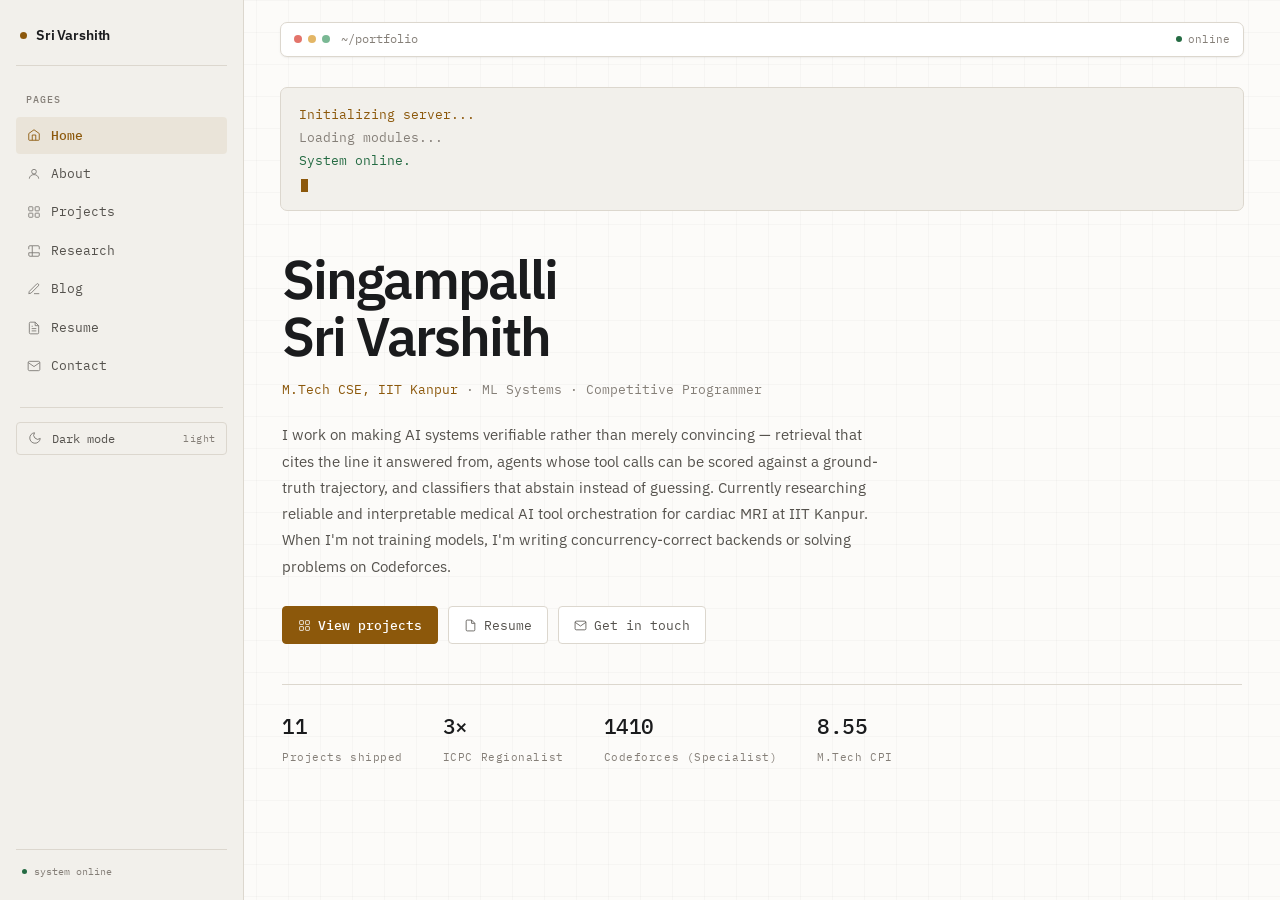
==== commit 4f4e959f: "Fix HTML link tag for favicon" ====
--- a/index.html
+++ b/index.html
@@ -5,8 +5,8 @@
   <meta charset="UTF-8" />
   <meta name="viewport" content="width=device-width, initial-scale=1.0" />
   <title>Singampalli Sri Varshith</title>
+  <link rel = "icon" type="image" href="D:\portfolio\assets\SSV.jpg"/>
   <meta name="description" content="M.Tech CSE at IIT Kanpur — retrieval systems, medical AI tool orchestration, and concurrency-correct backends." />
-  <link rel="icon" href="data:image/svg+xml,<svg xmlns='http://www.w3.org/2000/svg' viewBox='0 0 100 100'><text y='.9em' font-size='90'>⚡</text></svg>" />
   <link rel="preconnect" href="https://fonts.googleapis.com" />
   <link rel="preconnect" href="https://fonts.gstatic.com" crossorigin />
   <link href="https://fonts.googleapis.com/css2?family=IBM+Plex+Mono:wght@400;500;600&family=IBM+Plex+Sans:wght@400;500;600;700&display=swap" rel="stylesheet" />
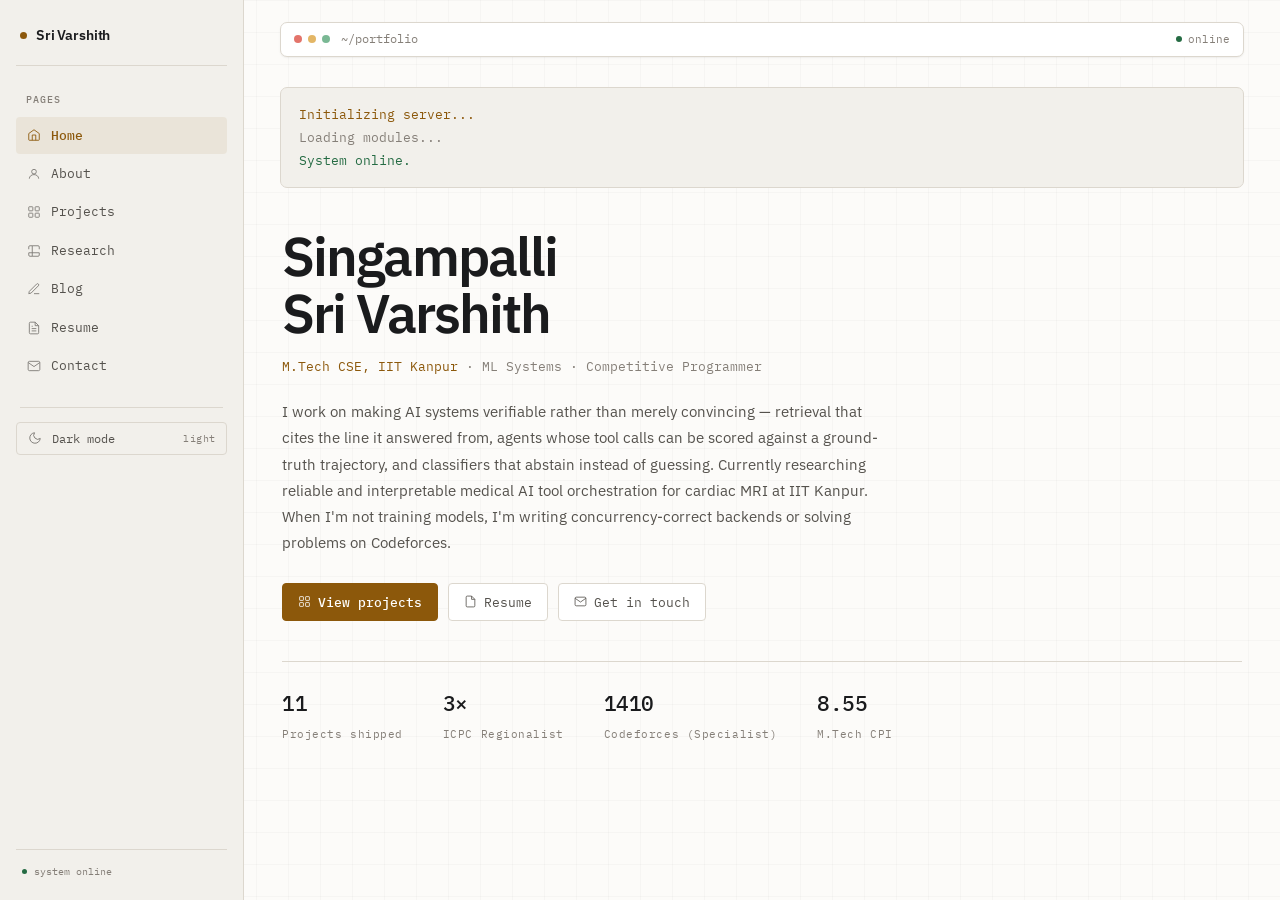
==== commit a5c4ee28: "icon fixed" ====
--- a/index.html
+++ b/index.html
@@ -5,7 +5,7 @@
   <meta charset="UTF-8" />
   <meta name="viewport" content="width=device-width, initial-scale=1.0" />
   <title>Singampalli Sri Varshith</title>
-  <link rel = "icon" type="image" href="D:\portfolio\assets\SSV.jpg"/>
+  <link rel = "icon" type="image/jpg" href="./assets/SSV.jpg"/>
   <meta name="description" content="M.Tech CSE at IIT Kanpur — retrieval systems, medical AI tool orchestration, and concurrency-correct backends." />
   <link rel="preconnect" href="https://fonts.googleapis.com" />
   <link rel="preconnect" href="https://fonts.gstatic.com" crossorigin />
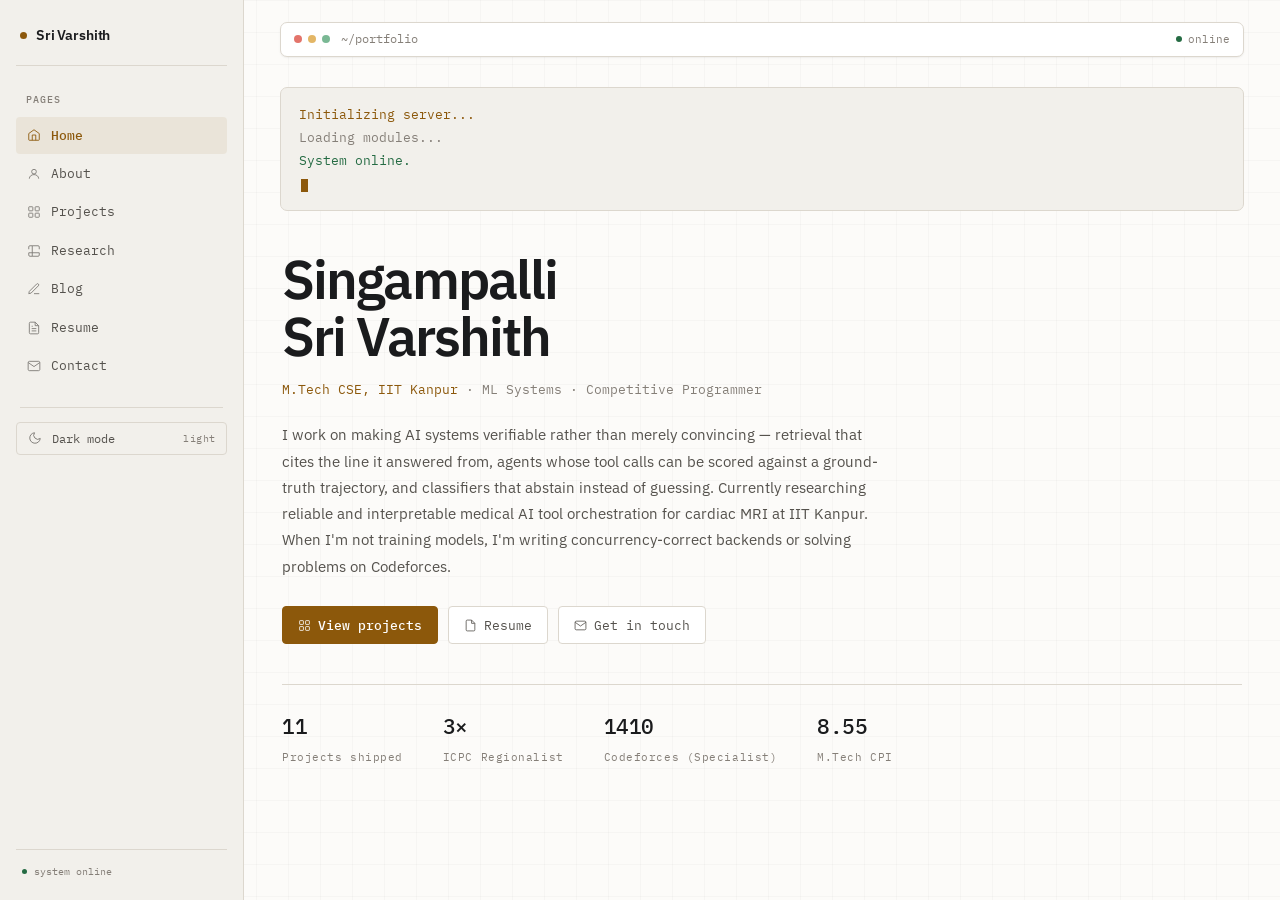
==== commit c621e428: "icon updates" ====
--- a/index.html
+++ b/index.html
@@ -5,7 +5,7 @@
   <meta charset="UTF-8" />
   <meta name="viewport" content="width=device-width, initial-scale=1.0" />
   <title>Singampalli Sri Varshith</title>
-  <link rel = "icon" type="image/jpg" href="./assets/SSV.jpg"/>
+  <link rel = "icon" type="image" href="./assets/SSV.jpg"
   <meta name="description" content="M.Tech CSE at IIT Kanpur — retrieval systems, medical AI tool orchestration, and concurrency-correct backends." />
   <link rel="preconnect" href="https://fonts.googleapis.com" />
   <link rel="preconnect" href="https://fonts.gstatic.com" crossorigin />
